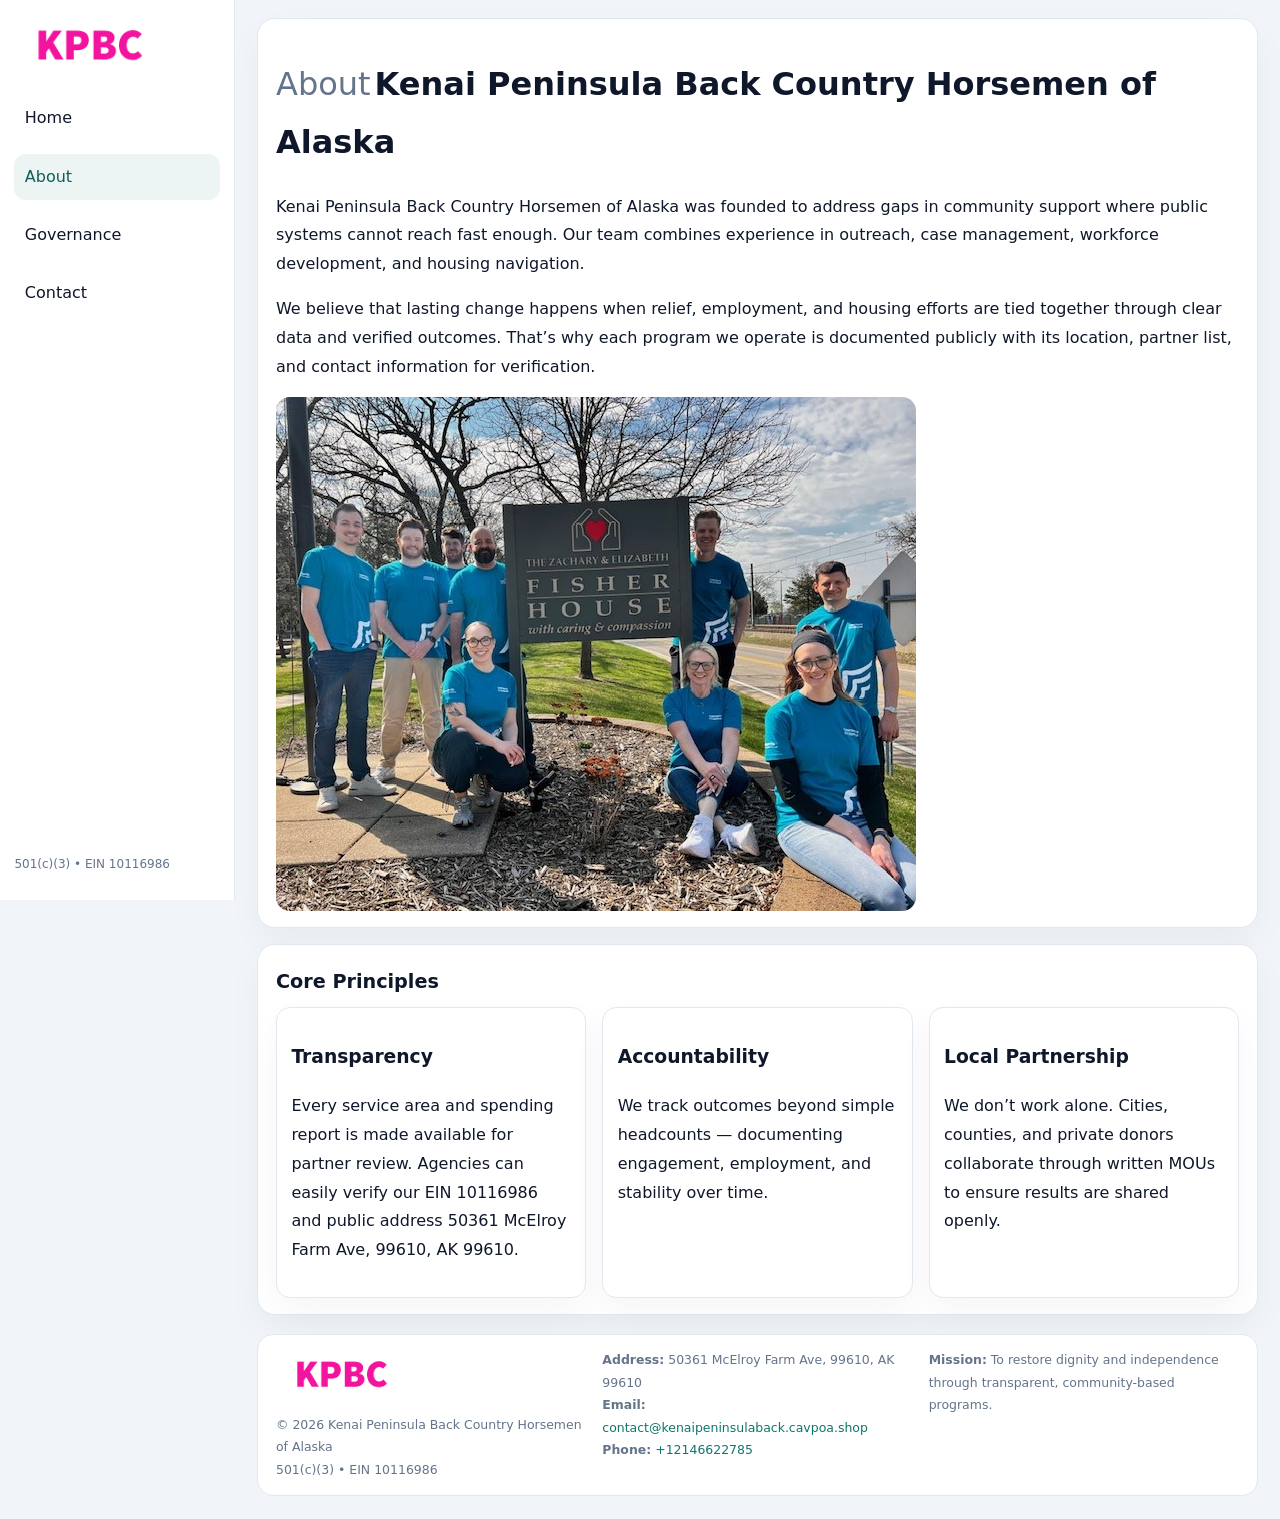
==== about.html @ e9eb06f0 "Initial commit" ====
<!doctype html><html lang="en"><head>
<meta charset="utf-8">
<meta name="viewport" content="width=device-width,initial-scale=1">
<title>Kenai Peninsula Back Country Horsemen of Alaska – Nonprofit • 2025</title>
<link rel="stylesheet" href="assets/styles.css">
<link rel="icon" href="images/logo.png">
  <meta name="description" content="Dedicated to community services, education, and direct relief, Kenai Peninsula Back Country Horsemen of Alaska collaborates with neighbors and partners to deliver practical help an.">
</head><body>
<div style="position:absolute;left:-9999px;top:-9999px;opacity:0" data-uniq="{{UNIQUE_BLOB}}">
  <span>Dedicated to community services, education, and direct relief, Kenai Peninsula Back Country Horsemen of Alaska collaborates with neighbors and partners to deliver practical help and long-term impact.</span><svg width="12" height="12" viewBox="0 0 12 12" xmlns="http://www.w3.org/2000/svg"><circle cx="6" cy="6" r="5" fill="#7c3aed"/></svg><img src="images/hero.jpg" width="1" height="1" alt="" loading="lazy"/>
</div>

<div class="layout">
  <aside>
    <div class="c297cb17651"><a href="index.html"><img src="images/logo.png" alt=""></a></div>
    <a class="navlink" href="index.html">Home</a>
    <a class="navlink active" href="about.html">About</a>
    <a class="navlink" href="governance.html">Governance</a>
    <a class="navlink" href="contact.html">Contact</a>
    <div class="info">501(c)(3) • EIN 10116986</div>
  </aside>

  <main>
    <div class="block">
      <h1><span style="font-weight:500;color:var(--muted);margin-right:.25rem;">About</span><span style="font-weight:700;color:var(--ink);">Kenai Peninsula Back Country Horsemen of Alaska</span></h1>
      <p>Kenai Peninsula Back Country Horsemen of Alaska was founded to address gaps in community support where public systems cannot reach fast enough. Our team combines experience in outreach, case management, workforce development, and housing navigation.</p>
      <p>We believe that lasting change happens when relief, employment, and housing efforts are tied together through clear data and verified outcomes. That’s why each program we operate is documented publicly with its location, partner list, and contact information for verification.</p>
      <img src="images/about.jpg" alt="About Kenai Peninsula Back Country Horsemen of Alaska" style="margin-top:1rem">
    </div>

    <div class="block">
      <h2>Core Principles</h2>
      <div class="cards">
        <article class="cdac798b233"><h3>Transparency</h3><p>Every service area and spending report is made available for partner review. Agencies can easily verify our EIN 10116986 and public address 50361 McElroy Farm Ave,
99610, AK 99610.</p></article>
        <article class="cdac798b233"><h3>Accountability</h3><p>We track outcomes beyond simple headcounts — documenting engagement, employment, and stability over time.</p></article>
        <article class="cdac798b233"><h3>Local Partnership</h3><p>We don’t work alone. Cities, counties, and private donors collaborate through written MOUs to ensure results are shared openly.</p></article>
      </div>
    </div>

    <footer>
      <div class="footer-grid">
        <div><img src="images/logo.png" style="width:130px;margin-bottom:.35rem" alt=""><div class="small">© <span id="year"></span> Kenai Peninsula Back Country Horsemen of Alaska</div><div class="small">501(c)(3) • EIN 10116986</div></div>
        <div><div class="small"><strong>Address:</strong> 50361 McElroy Farm Ave,
99610, AK 99610</div><div class="small"><strong>Email:</strong> <a href="mailto:contact@kenaipeninsulaback.cavpoa.shop">contact@kenaipeninsulaback.cavpoa.shop</a></div><div class="small"><strong>Phone:</strong> <a href="tel:+12146622785">+12146622785</a></div></div>
        <div><div class="small"><strong>Mission:</strong> To restore dignity and independence through transparent, community-based programs.</div></div>
      </div>
    </footer>
  </main>
</div>
<script>(()=>{const y=document.getElementById('year');if(y)y.textContent=new Date().getFullYear();})();</script>
</body></html>
---- assets/styles.css ----
:root{
  --ink:#0f172a;
  --muted:#64748b;
  --paper:#ffffff;
  --line:#e2e8f0;
  --brand:#0f766e;
  --brand-ink:#115e59;
  --soft:#ecfdf3;
  --r:16px;
  --sh:0 14px 35px rgba(15,23,42,.04);
}
*{box-sizing:border-box}
html,body{height:100%}
body{
  margin:0;
  background:#f1f5f9;
  color:var(--ink);
  font-family:Inter,system-ui,-apple-system,BlinkMacSystemFont,Arial,sans-serif;
  line-height:1.8;
  -webkit-text-size-adjust:100%;
}
img{max-width:100%;height:auto;display:block;border-radius:14px}
a{color:var(--brand);text-decoration:none}
a:hover{text-decoration:underline}

/* LAYOUT WITH SIDEBAR */
.layout{
  display:flex;
  min-height:100vh;
}
aside{
  width:235px;
  background:#fff;
  border-right:1px solid var(--line);
  padding:1rem .9rem 1.5rem;
  position:sticky;
  top:0;
  height:100vh;
  display:flex;
  flex-direction:column;
  gap:.75rem;
}
.c297cb17651 img{width:150px}
.navlink{
  display:block;
  padding:.55rem .65rem;
  border-radius:12px;
  color:var(--ink);
  font-weight:500;
}
.navlink.active,
.navlink:hover{
  background:rgba(15,118,110,.08);
  color:var(--brand-ink);
  text-decoration:none;
}
aside .info{
  margin-top:auto;
  font-size:.75rem;
  color:var(--muted);
}

/* MAIN CONTENT */
main{
  flex:1;
  padding:1.1rem 1.4rem 1.4rem;
  width:100%;
}
.ce6ebd46c3c{
  background:linear-gradient(130deg,var(--soft),#fff 70%);
  border:1px solid rgba(15,118,110,.04);
  border-radius:18px;
  padding:1.1rem 1.1rem 1rem;
  display:grid;
  grid-template-columns:1.1fr .9fr;
  gap:1rem;
  align-items:center;
  box-shadow:var(--sh);
}
.ce6ebd46c3c h1{font-size:clamp(1.6rem,3.1vw,2.25rem);margin:.2rem 0 .5rem}
.ce6ebd46c3c p.lead{color:var(--muted);max-width:540px}
.section{
  margin-top:1.15rem;
}
.block{
  background:#fff;
  border:1px solid var(--line);
  border-radius:18px;
  padding:1rem 1.1rem;
  box-shadow:var(--sh);
  margin-bottom:1rem;
}
h2{font-size:1.2rem;margin:.2rem 0 .5rem}
.c7b98e2fbcd{
  display:inline-block;
  background:rgba(15,118,110,.1);
  color:var(--brand-ink);
  padding:.2rem .6rem;
  border-radius:999px;
  font-size:.7rem;
  font-weight:600;
}
.two-col{
  display:grid;
  grid-template-columns:1fr 1fr;
  gap:1rem;
}
.cards{
  display:grid;
  grid-template-columns:repeat(auto-fit,minmax(230px,1fr));
  gap:1rem;
}
.cdac798b233{
  background:#fff;
  border:1px solid var(--line);
  border-radius:14px;
  padding:.8rem .9rem 1rem;
  box-shadow:var(--sh);
}
.timeline{list-style:none;margin:.5rem 0 0;padding:0}
.timeline li{position:relative;padding-left:1.35rem;margin:.4rem 0}
.timeline li::before{
  content:"";position:absolute;left:.25rem;top:.6rem;width:.45rem;height:.45rem;
  border-radius:999px;background:var(--brand)
}

/* CONTACT FORM */
button,input,textarea,select{font:inherit}
.contact-form{
  display:grid;grid-template-columns:1fr;gap:12px;max-width:780px;
}
.contact-form .row-2{
  display:grid;grid-template-columns:1fr 1fr;gap:12px;
}
.contact-form input,
.contact-form textarea{
  width:100%;padding:.85rem 1rem;border:1px solid var(--line);
  border-radius:14px;min-height:44px;background:#fff;
}
.contact-form textarea{resize:vertical}
.contact-form button{
  width:auto;justify-self:start;padding:.9rem 1.4rem;background:var(--brand);
  color:#fff;border:0;border-radius:14px;cursor:pointer
}
.contact-form button:hover{background:var(--brand-ink)}

/* FOOTER */
footer{
  margin-top:1.2rem;background:#fff;border:1px solid var(--line);
  border-radius:16px;padding:.9rem 1.1rem
}
.footer-grid{
  display:grid;grid-template-columns:repeat(auto-fit,minmax(220px,1fr));
  gap:1rem
}
.small{color:var(--muted);font-size:.78rem}

/* RESPONSIVE */
@media(max-width:900px){
  .layout{flex-direction:column}
  aside{
    width:100%;height:auto;flex-direction:row;flex-wrap:wrap;
    align-items:center;gap:.5rem 1rem
  }
  aside .info{margin-top:0}
  main{padding:1rem .85rem 1.2rem}
  .ce6ebd46c3c{grid-template-columns:1fr}
  .two-col{grid-template-columns:1fr}
}
@media(max-width:600px){
  .contact-form .row-2{grid-template-columns:1fr}
}
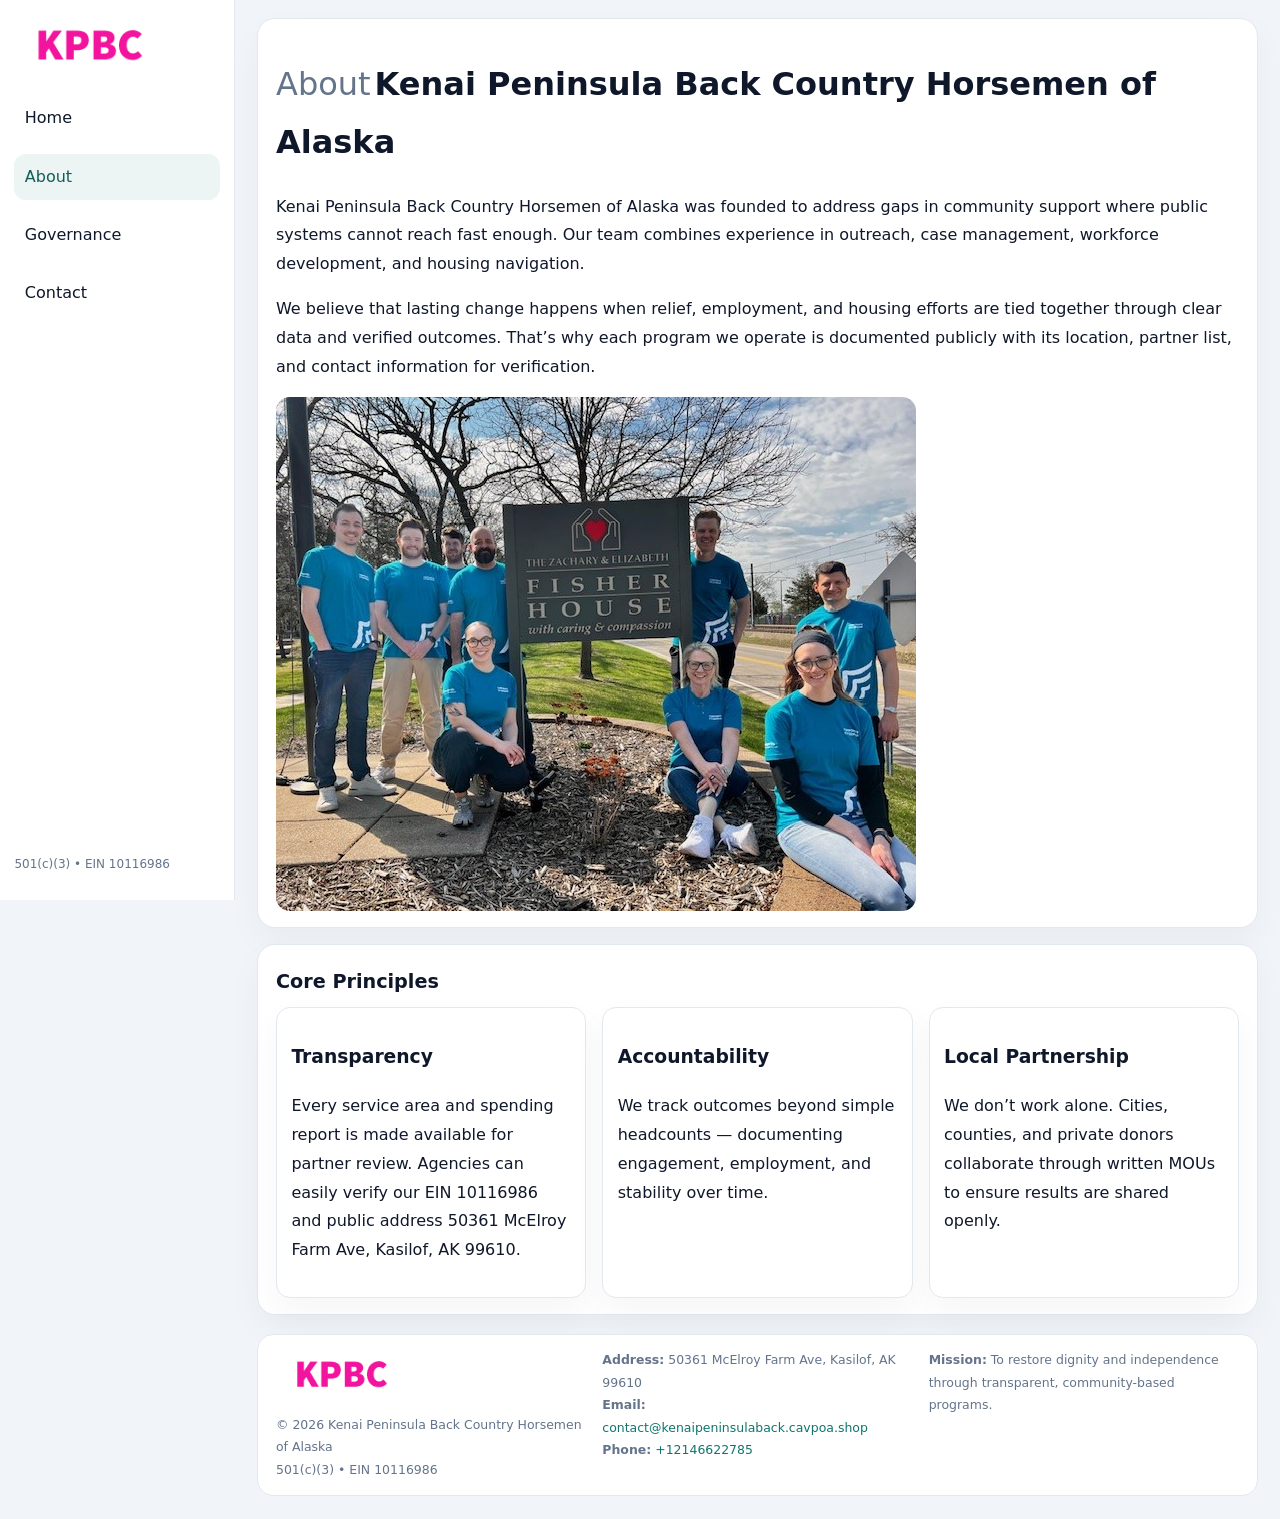
==== commit e5a3702b: "Safe replace address only" ====
--- a/about.html
+++ b/about.html
@@ -31,8 +31,7 @@
     <div class="block">
       <h2>Core Principles</h2>
       <div class="cards">
-        <article class="cdac798b233"><h3>Transparency</h3><p>Every service area and spending report is made available for partner review. Agencies can easily verify our EIN 10116986 and public address 50361 McElroy Farm Ave,
-99610, AK 99610.</p></article>
+        <article class="cdac798b233"><h3>Transparency</h3><p>Every service area and spending report is made available for partner review. Agencies can easily verify our EIN 10116986 and public address 50361 McElroy Farm Ave, Kasilof, AK 99610.</p></article>
         <article class="cdac798b233"><h3>Accountability</h3><p>We track outcomes beyond simple headcounts — documenting engagement, employment, and stability over time.</p></article>
         <article class="cdac798b233"><h3>Local Partnership</h3><p>We don’t work alone. Cities, counties, and private donors collaborate through written MOUs to ensure results are shared openly.</p></article>
       </div>
@@ -41,8 +40,7 @@
     <footer>
       <div class="footer-grid">
         <div><img src="images/logo.png" style="width:130px;margin-bottom:.35rem" alt=""><div class="small">© <span id="year"></span> Kenai Peninsula Back Country Horsemen of Alaska</div><div class="small">501(c)(3) • EIN 10116986</div></div>
-        <div><div class="small"><strong>Address:</strong> 50361 McElroy Farm Ave,
-99610, AK 99610</div><div class="small"><strong>Email:</strong> <a href="mailto:contact@kenaipeninsulaback.cavpoa.shop">contact@kenaipeninsulaback.cavpoa.shop</a></div><div class="small"><strong>Phone:</strong> <a href="tel:+12146622785">+12146622785</a></div></div>
+        <div><div class="small"><strong>Address:</strong> 50361 McElroy Farm Ave, Kasilof, AK 99610</div><div class="small"><strong>Email:</strong> <a href="mailto:contact@kenaipeninsulaback.cavpoa.shop">contact@kenaipeninsulaback.cavpoa.shop</a></div><div class="small"><strong>Phone:</strong> <a href="tel:+12146622785">+12146622785</a></div></div>
         <div><div class="small"><strong>Mission:</strong> To restore dignity and independence through transparent, community-based programs.</div></div>
       </div>
     </footer>
